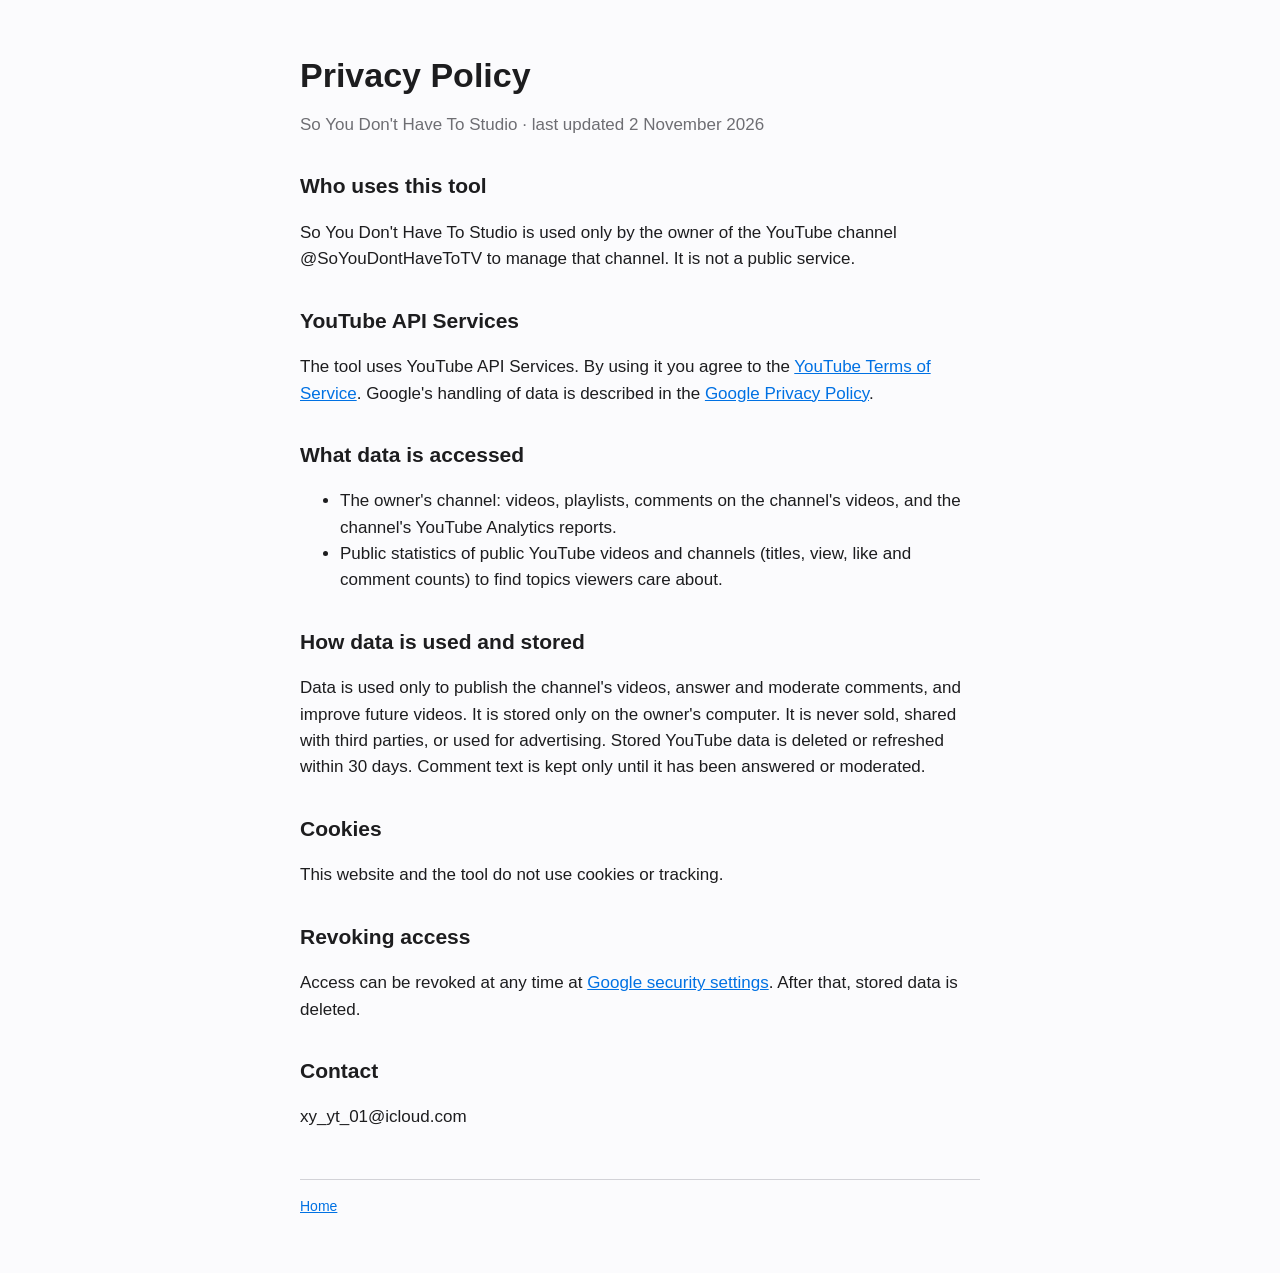
==== privacy.html @ 60f7a344 "Add files via upload" ====
<!doctype html><html lang="en"><head><meta charset="utf-8"><meta name="viewport" content="width=device-width,initial-scale=1">
<title>Privacy Policy</title><link rel="stylesheet" href="style.css"></head><body><main>
<h1>Privacy Policy</h1><p class="mute">So You Don't Have To Studio · last updated 2 November 2026</p>
<h2>Who uses this tool</h2><p>So You Don't Have To Studio is used only by the owner of the YouTube channel @SoYouDontHaveToTV to manage that channel. It is not a public service.</p>
<h2>YouTube API Services</h2><p>The tool uses YouTube API Services. By using it you agree to the <a href="https://www.youtube.com/t/terms">YouTube Terms of Service</a>. Google's handling of data is described in the <a href="https://policies.google.com/privacy">Google Privacy Policy</a>.</p>
<h2>What data is accessed</h2><ul><li>The owner's channel: videos, playlists, comments on the channel's videos, and the channel's YouTube Analytics reports.</li><li>Public statistics of public YouTube videos and channels (titles, view, like and comment counts) to find topics viewers care about.</li></ul>
<h2>How data is used and stored</h2><p>Data is used only to publish the channel's videos, answer and moderate comments, and improve future videos. It is stored only on the owner's computer. It is never sold, shared with third parties, or used for advertising. Stored YouTube data is deleted or refreshed within 30 days. Comment text is kept only until it has been answered or moderated.</p>
<h2>Cookies</h2><p>This website and the tool do not use cookies or tracking.</p>
<h2>Revoking access</h2><p>Access can be revoked at any time at <a href="https://security.google.com/settings/security/permissions">Google security settings</a>. After that, stored data is deleted.</p>
<h2>Contact</h2><p>xy_yt_01@icloud.com</p>
<footer><a href="index.html">Home</a></footer></main></body></html>
---- style.css ----
:root{--bg:#fbfbfd;--fg:#1d1d1f;--mute:#6e6e73;--line:#d2d2d7;--accent:#0071e3}
@media (prefers-color-scheme:dark){:root{--bg:#000;--fg:#f5f5f7;--mute:#a1a1a6;--line:#38383d;--accent:#2997ff}}
body{margin:0;background:var(--bg);color:var(--fg);font:17px/1.55 -apple-system,BlinkMacSystemFont,"Helvetica Neue",sans-serif}
main{max-width:680px;margin:0 auto;padding:56px 20px}h1{font-size:34px;line-height:1.15;margin:0 0 12px}
h2{font-size:21px;margin:32px 0 8px}p,li{color:var(--fg)}.mute{color:var(--mute)}a{color:var(--accent)}
footer{margin-top:48px;padding-top:16px;border-top:1px solid var(--line);font-size:14px;color:var(--mute)}
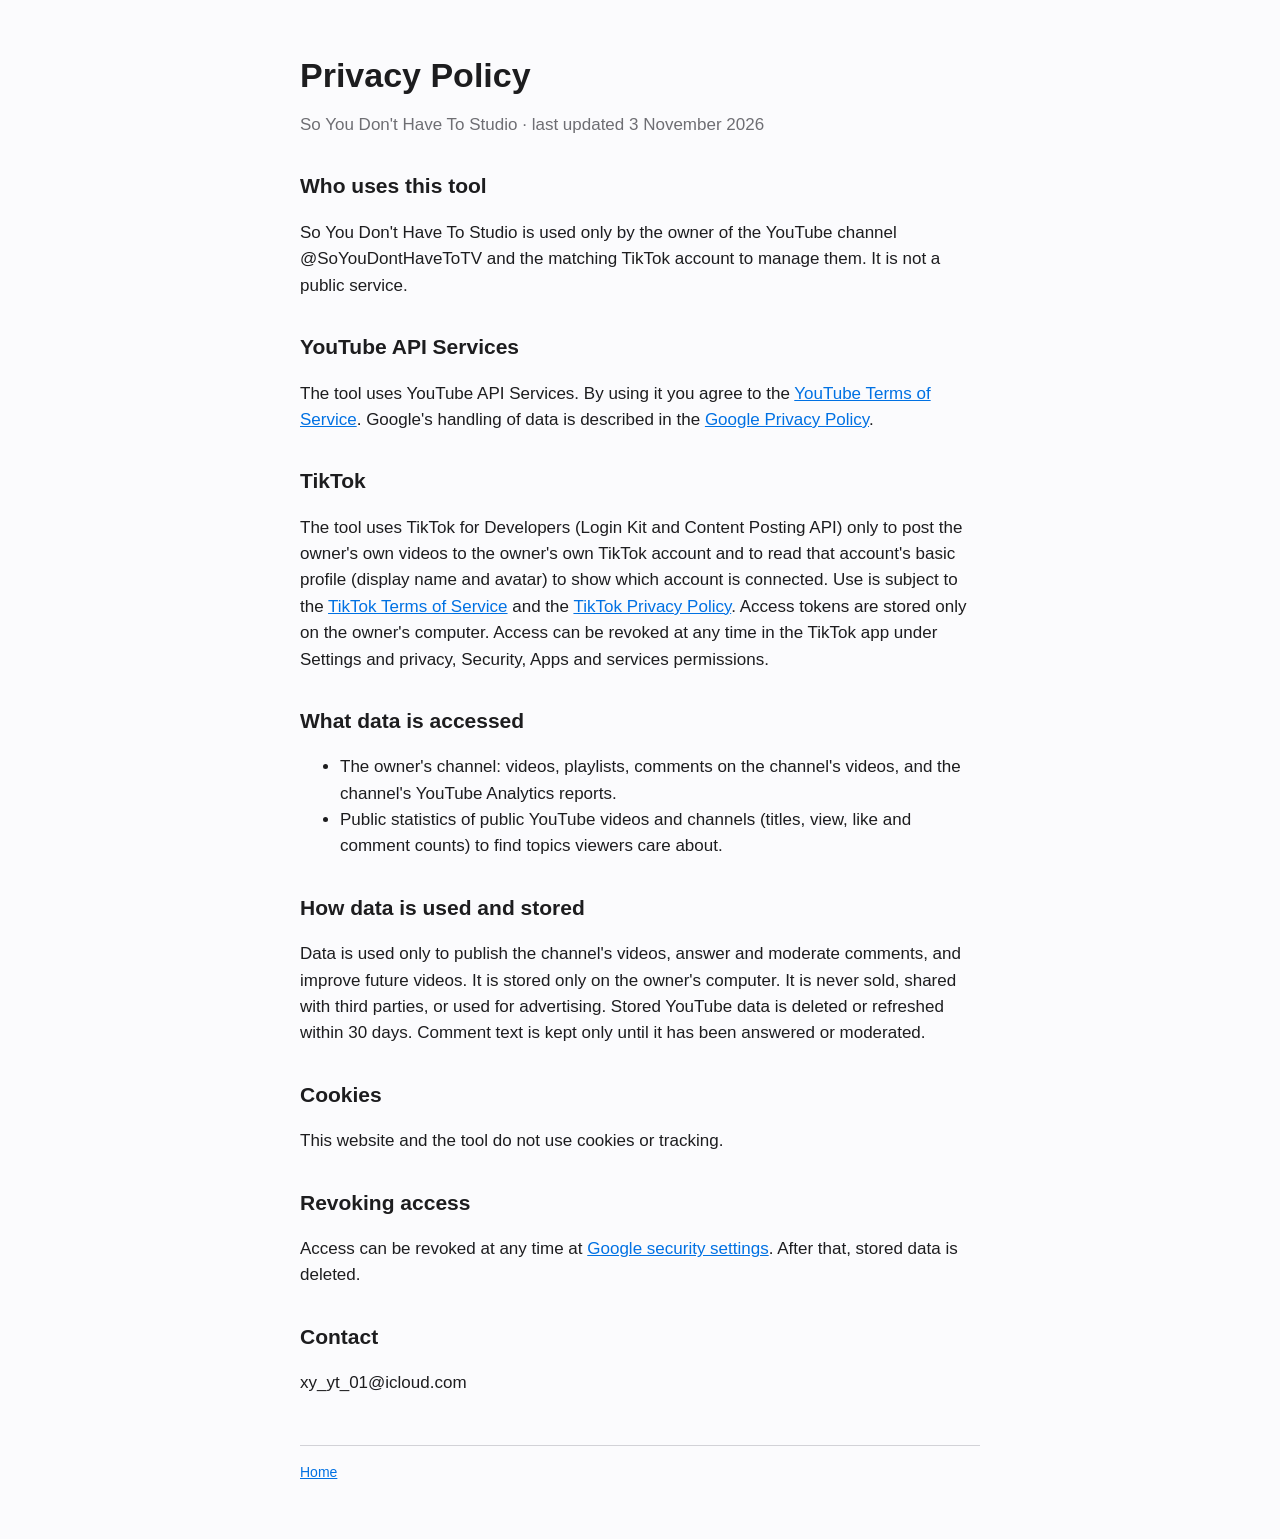
==== commit 28498bb2: "Add files via upload" ====
--- a/privacy.html
+++ b/privacy.html
@@ -1,8 +1,9 @@
 <!doctype html><html lang="en"><head><meta charset="utf-8"><meta name="viewport" content="width=device-width,initial-scale=1">
 <title>Privacy Policy</title><link rel="stylesheet" href="style.css"></head><body><main>
-<h1>Privacy Policy</h1><p class="mute">So You Don't Have To Studio · last updated 2 November 2026</p>
-<h2>Who uses this tool</h2><p>So You Don't Have To Studio is used only by the owner of the YouTube channel @SoYouDontHaveToTV to manage that channel. It is not a public service.</p>
+<h1>Privacy Policy</h1><p class="mute">So You Don't Have To Studio · last updated 3 November 2026</p>
+<h2>Who uses this tool</h2><p>So You Don't Have To Studio is used only by the owner of the YouTube channel @SoYouDontHaveToTV and the matching TikTok account to manage them. It is not a public service.</p>
 <h2>YouTube API Services</h2><p>The tool uses YouTube API Services. By using it you agree to the <a href="https://www.youtube.com/t/terms">YouTube Terms of Service</a>. Google's handling of data is described in the <a href="https://policies.google.com/privacy">Google Privacy Policy</a>.</p>
+<h2>TikTok</h2><p>The tool uses TikTok for Developers (Login Kit and Content Posting API) only to post the owner's own videos to the owner's own TikTok account and to read that account's basic profile (display name and avatar) to show which account is connected. Use is subject to the <a href="https://www.tiktok.com/legal/terms-of-service">TikTok Terms of Service</a> and the <a href="https://www.tiktok.com/legal/privacy-policy">TikTok Privacy Policy</a>. Access tokens are stored only on the owner's computer. Access can be revoked at any time in the TikTok app under Settings and privacy, Security, Apps and services permissions.</p>
 <h2>What data is accessed</h2><ul><li>The owner's channel: videos, playlists, comments on the channel's videos, and the channel's YouTube Analytics reports.</li><li>Public statistics of public YouTube videos and channels (titles, view, like and comment counts) to find topics viewers care about.</li></ul>
 <h2>How data is used and stored</h2><p>Data is used only to publish the channel's videos, answer and moderate comments, and improve future videos. It is stored only on the owner's computer. It is never sold, shared with third parties, or used for advertising. Stored YouTube data is deleted or refreshed within 30 days. Comment text is kept only until it has been answered or moderated.</p>
 <h2>Cookies</h2><p>This website and the tool do not use cookies or tracking.</p>
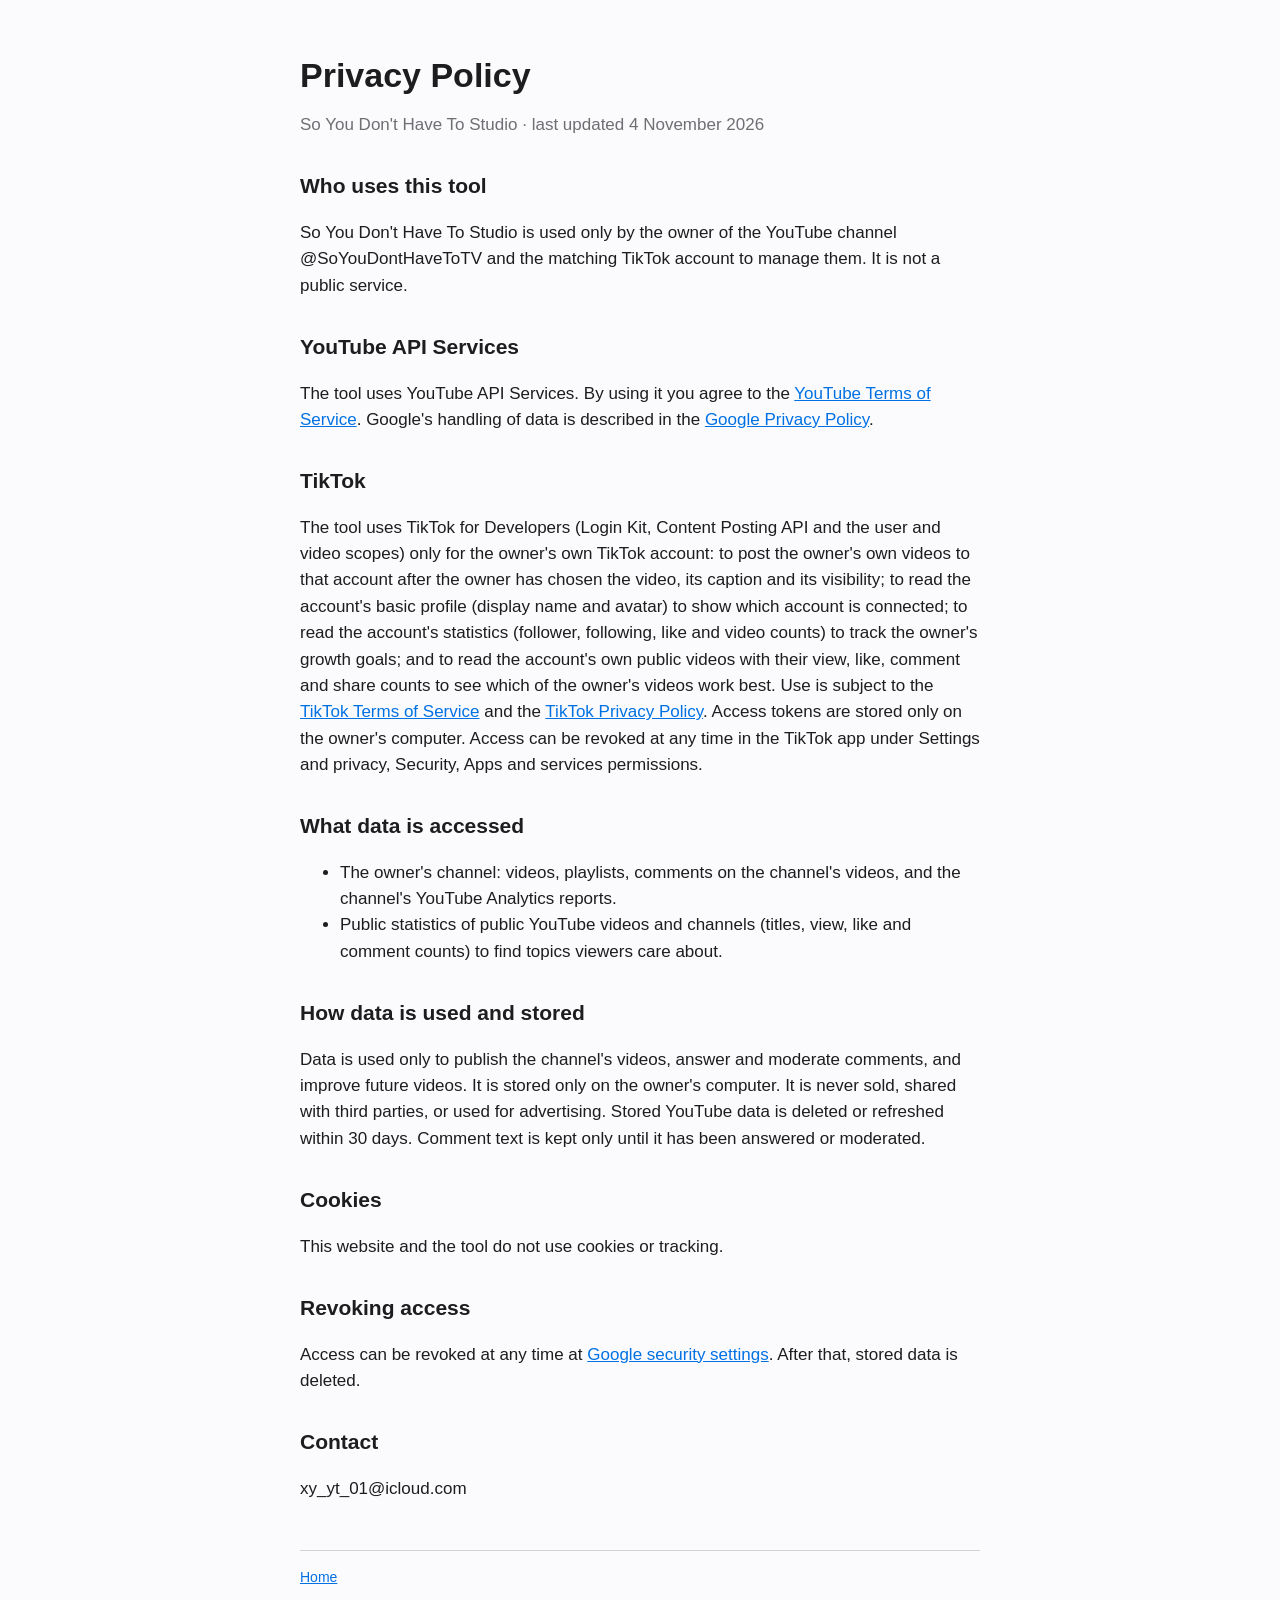
==== commit f64a6b50: "Update privacy.html" ====
--- a/privacy.html
+++ b/privacy.html
@@ -1,9 +1,9 @@
 <!doctype html><html lang="en"><head><meta charset="utf-8"><meta name="viewport" content="width=device-width,initial-scale=1">
 <title>Privacy Policy</title><link rel="stylesheet" href="style.css"></head><body><main>
-<h1>Privacy Policy</h1><p class="mute">So You Don't Have To Studio · last updated 3 November 2026</p>
+<h1>Privacy Policy</h1><p class="mute">So You Don't Have To Studio · last updated 4 November 2026</p>
 <h2>Who uses this tool</h2><p>So You Don't Have To Studio is used only by the owner of the YouTube channel @SoYouDontHaveToTV and the matching TikTok account to manage them. It is not a public service.</p>
 <h2>YouTube API Services</h2><p>The tool uses YouTube API Services. By using it you agree to the <a href="https://www.youtube.com/t/terms">YouTube Terms of Service</a>. Google's handling of data is described in the <a href="https://policies.google.com/privacy">Google Privacy Policy</a>.</p>
-<h2>TikTok</h2><p>The tool uses TikTok for Developers (Login Kit and Content Posting API) only to post the owner's own videos to the owner's own TikTok account and to read that account's basic profile (display name and avatar) to show which account is connected. Use is subject to the <a href="https://www.tiktok.com/legal/terms-of-service">TikTok Terms of Service</a> and the <a href="https://www.tiktok.com/legal/privacy-policy">TikTok Privacy Policy</a>. Access tokens are stored only on the owner's computer. Access can be revoked at any time in the TikTok app under Settings and privacy, Security, Apps and services permissions.</p>
+<h2>TikTok</h2><p>The tool uses TikTok for Developers (Login Kit, Content Posting API and the user and video scopes) only for the owner's own TikTok account: to post the owner's own videos to that account after the owner has chosen the video, its caption and its visibility; to read the account's basic profile (display name and avatar) to show which account is connected; to read the account's statistics (follower, following, like and video counts) to track the owner's growth goals; and to read the account's own public videos with their view, like, comment and share counts to see which of the owner's videos work best. Use is subject to the <a href="https://www.tiktok.com/legal/terms-of-service">TikTok Terms of Service</a> and the <a href="https://www.tiktok.com/legal/privacy-policy">TikTok Privacy Policy</a>. Access tokens are stored only on the owner's computer. Access can be revoked at any time in the TikTok app under Settings and privacy, Security, Apps and services permissions.</p>
 <h2>What data is accessed</h2><ul><li>The owner's channel: videos, playlists, comments on the channel's videos, and the channel's YouTube Analytics reports.</li><li>Public statistics of public YouTube videos and channels (titles, view, like and comment counts) to find topics viewers care about.</li></ul>
 <h2>How data is used and stored</h2><p>Data is used only to publish the channel's videos, answer and moderate comments, and improve future videos. It is stored only on the owner's computer. It is never sold, shared with third parties, or used for advertising. Stored YouTube data is deleted or refreshed within 30 days. Comment text is kept only until it has been answered or moderated.</p>
 <h2>Cookies</h2><p>This website and the tool do not use cookies or tracking.</p>
